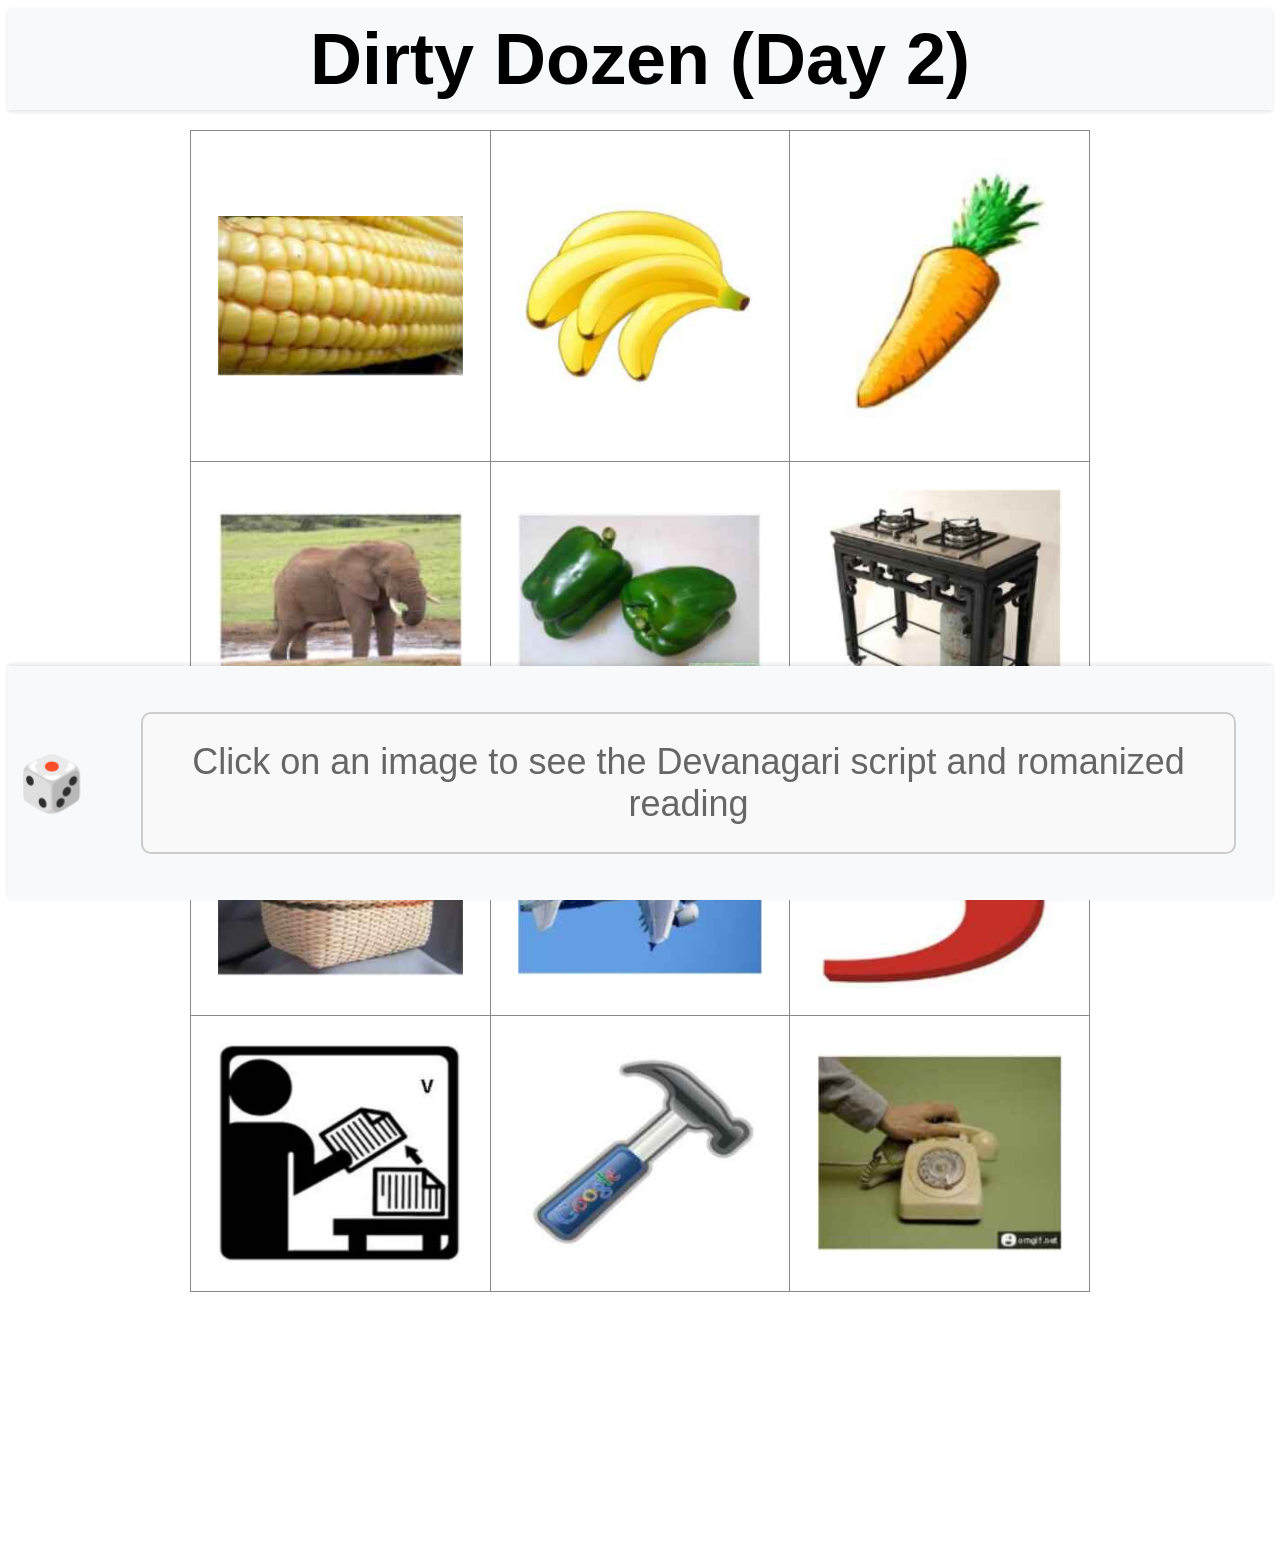
==== dirty-dozen-day-02.html @ 64a7950f "make word field clickable." ====
<!DOCTYPE html>
<html lang="en">

<!--
  This HTML file is intended to be fully self-contained.
  Do NOT add external dependencies (CSS, JS, images, fonts, etc.).
  All resources should be embedded directly within this file.
-->

<head>
  <meta charset="UTF-8">
  <title>Dirty Dozen (Day 2)</title>
  <style>
    body {
      font-family: Arial, Helvetica, sans-serif;
      font-size: max(14px, 4vmin);

      .page-container {
        display: flex;
        flex-direction: column;
        min-height: 100vh;

        .page-header {
          background-color: #f8f9fa;
          padding: 10px 0;
          position: sticky;
          top: 0;
          z-index: 100;
          box-shadow: 0 2px 4px rgba(0, 0, 0, 0.1);
        }

        .page-main {
          flex: 1;
          overflow-y: auto;
          padding: 20px 0;

          table {
            border-collapse: collapse;
            width: 100%;
            max-width: 900px;
            margin: 0 auto;
            font-size: max(12px, 3vmin);

            td {
              border: 1px solid #888;
              padding: 1em;
              text-align: center;
              width: 33%;
              height: max(100px, 15vmin);

              img {
                cursor: pointer;
                width: 100%;
              }
            }
          }
        }

        .page-footer {
          background-color: #f8f9fa;
          padding: 10px 0;
          position: sticky;
          bottom: 0;
          z-index: 100;
          box-shadow: 0 -2px 4px rgba(0, 0, 0, 0.1);

          #wordField {
            text-align: center;
            margin: max(10px, 4vmin);
            padding: max(10px, 3vmin);
            border: 2px solid #ccc;
            border-radius: 10px;
            background-color: #f9f9f9;
            min-height: max(50px, 8vmin);
          }

          .feedback-instruction {
            font-size: max(14px, 4vmin);
            color: #666;
          }

          .feedback-devanagari {
            font-size: max(20px, 6vmin);
            font-weight: bold;
            color: #2c5530;
            margin-bottom: 10px;
          }

          .feedback-romanized {
            font-size: max(16px, 5vmin);
            color: #444;
            font-style: italic;
          }
        }
      }
    }
  </style>
</head>

<body>

  <div class="page-container">

    <!-- Header Section - Always visible on top -->
    <div class="page-header">
      <!--
        The page has this heading on top, informing the user what this page is about.
        This top heading should remain on top and should remain visible.
      -->
      <h1 style="text-align:center; margin: 0;">Dirty Dozen (Day 2)</h1>
    </div>

    <!-- Main Content Area - Table in the middle -->
    <div class="page-main">
      <!--
        The core element of the page is this table with vocabulary items.
        The style class for this particular element is "dirty-dozen-table".
      -->
      <div class="dirty-dozen-table">
        <table id="dozenTable"></table>
      </div>
    </div>

    <!-- Footer Controls Section - Always visible at bottom -->
    <div class="page-footer">
      <!--
        The element below allows the user to adjust the page behavior and to get feedback.
        The style class for this particular element is "dirty-dozen-controls".
      -->
      <div class="dirty-dozen-controls">
        <div style="display: flex; align-items: center; justify-content: center; gap: 10px;">
          <button onclick="selectRandomWord()" style="background: none; border: none; font-size: max(24px, 6vmin); cursor: pointer; padding: 10px;" title="Random feedback">🎲</button>
          <div id="wordField">
            <div class="feedback-instruction">Click on an image to see the Devanagari script and romanized reading</div>
          </div>
        </div>
      </div>
    </div>
  </div>

  <script>
    // --- Dirty Dozen (Day 2) Asset Constants ---
    // Images (PNG base64 Data URLs)
    const IMAGE_DATA_1 = "[data-uri]";
    const IMAGE_DATA_2 = "[data-uri]";
    const IMAGE_DATA_3 = "[data-uri]";
    const IMAGE_DATA_4 = "[data-uri]";
    const IMAGE_DATA_5 = "[data-uri]";
    const IMAGE_DATA_6 = "[data-uri]";
    const IMAGE_DATA_7 = "[data-uri]";
    const IMAGE_DATA_8 = "[data-uri]";
    const IMAGE_DATA_9 = "[data-uri]";
    const IMAGE_DATA_10 = "[data-uri]";
    const IMAGE_DATA_11 = "[data-uri]";
    const IMAGE_DATA_12 = "[data-uri]";
    // Sounds (MP3 base64 Data URLs)
    const SOUND_DATA_1 = "[data-uri]";
    const SOUND_DATA_2 = "[data-uri]";
    const SOUND_DATA_3 = "[data-uri]";
    const SOUND_DATA_4 = "[data-uri]";
    const SOUND_DATA_5 = "[data-uri]";
    const SOUND_DATA_6 = "[data-uri]";
    const SOUND_DATA_7 = "[data-uri]";
    const SOUND_DATA_8 = "[data-uri]";
    const SOUND_DATA_9 = "[data-uri]";
    const SOUND_DATA_10 = "[data-uri]";
    const SOUND_DATA_11 = "[data-uri]";
    const SOUND_DATA_12 = "[data-uri]";
    // ----------------------------------------------------------

    // Arrays for easier access
    const images = [
      IMAGE_DATA_1, IMAGE_DATA_2, IMAGE_DATA_3, IMAGE_DATA_4,
      IMAGE_DATA_5, IMAGE_DATA_6, IMAGE_DATA_7, IMAGE_DATA_8,
      IMAGE_DATA_9, IMAGE_DATA_10, IMAGE_DATA_11, IMAGE_DATA_12
    ];
    const sounds = [
      SOUND_DATA_1, SOUND_DATA_2, SOUND_DATA_3, SOUND_DATA_4,
      SOUND_DATA_5, SOUND_DATA_6, SOUND_DATA_7, SOUND_DATA_8,
      SOUND_DATA_9, SOUND_DATA_10, SOUND_DATA_11, SOUND_DATA_12
    ];

    const devanagari = [
      "भुट्टा", "केला", "गाजर", "हाथी",
      "शिमला मिर्च", "चूल्हा", "टोकरी", "हवाई जहाज़",
      "पाँच", "उठाना", "हथौड़ा", "रखना"
    ];

    const romanized = [
      "bhutta", "kela", "gājar", "hāthī",
      "shimlā mirch", "chūlḥā", "ṭokrī", "havāī jahāz",
      "pāñch", "uṭhānā", "hathauṛā", "rakhna"
    ];

    // Track the last selected word index
    let lastSelectedIdx = -1;

    // Dynamically create the table rows/cells, fix closure issue by using cellIdx
    const table = document.getElementById('dozenTable');
    let idx = 0;
    for (let row = 0; row < 4; row++) {
      const tr = document.createElement('tr');
      for (let col = 0; col < 3; col++) {
        let cellIdx = idx; // Capture a copy for closure!
        const td = document.createElement('td');

        // Image element
        const img = document.createElement('img');
        img.src = images[cellIdx];
        img.alt = `Image ${cellIdx + 1}`;
        img.style.display = "block";
        img.onclick = () => {
          playSound(cellIdx);
          showWord(cellIdx);
          lastSelectedIdx = cellIdx;
        };

        // Audio element
        const audio = document.createElement('audio');
        audio.id = `audio${cellIdx}`;
        audio.innerHTML = `<source src="${sounds[cellIdx]}" type="audio/mp3">`;

        td.appendChild(img);
        td.appendChild(audio);
        tr.appendChild(td);
        idx++;
      }
      table.appendChild(tr);
    }

    function playSound(idx) {
      for (let i = 0; i < 12; i++) {
        const audio = document.getElementById('audio' + i);
        if (audio) {
          audio.pause();
          audio.currentTime = 0;
        }
      }
      const targetAudio = document.getElementById('audio' + idx);
      if (targetAudio) {
        targetAudio.play();
      } else {
        console.error("Audio element not found for idx:", idx);
      }
    }

    function showWord(idx) {
      const wordField = document.getElementById('wordField');
      if (wordField && idx >= 0 && idx < devanagari.length) {
        wordField.innerHTML = `
          <div class="feedback-devanagari">
            ${devanagari[idx]}
          </div>
          <div class="feedback-romanized">
            ${romanized[idx]}
          </div>
        `;
        wordField.style.cursor = 'pointer';
        wordField.onclick = () => playSound(idx);
      }
    }

    function selectRandomWord() {
      let randomIdx;
      do {
        randomIdx = Math.floor(Math.random() * 12);
      } while (randomIdx === lastSelectedIdx && devanagari.length > 1);

      playSound(randomIdx);
      showWord(randomIdx);
      lastSelectedIdx = randomIdx;
    }
  </script>
</body>

</html>
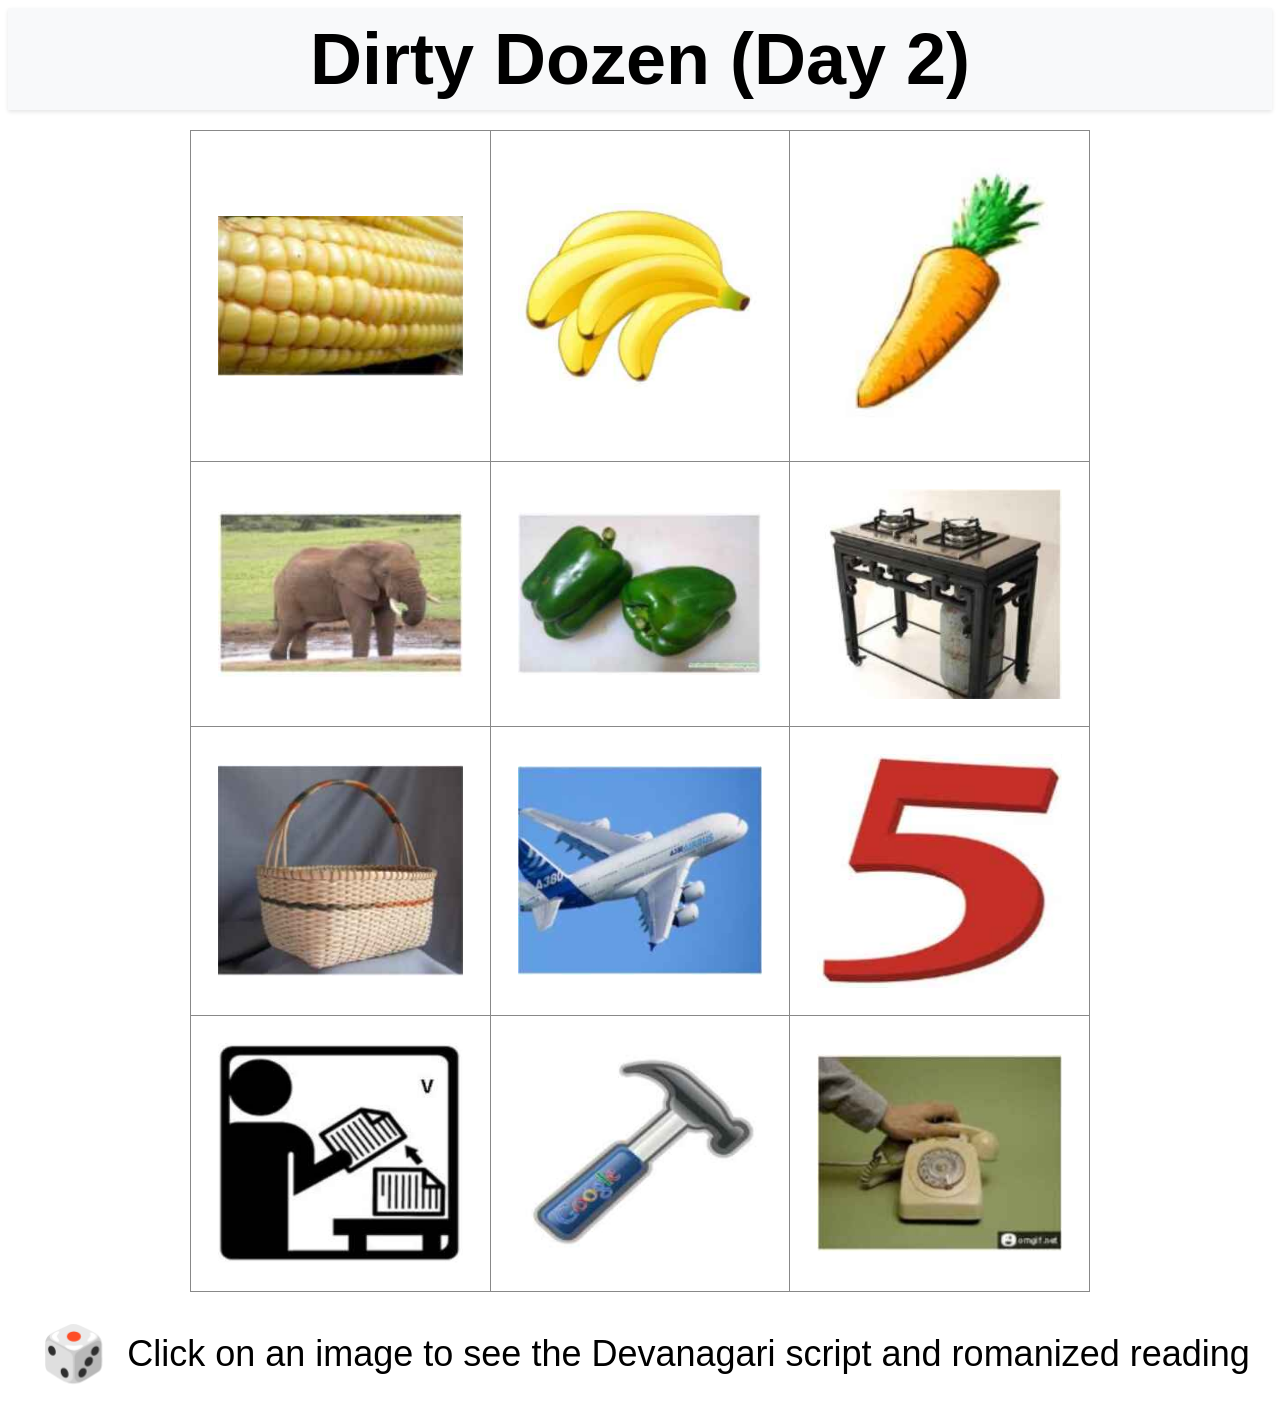
==== commit d01d8011: "add hint button" ====
--- a/dirty-dozen-day-02.html
+++ b/dirty-dozen-day-02.html
@@ -54,7 +54,10 @@
               }
             }
           }
-        }
+
+          .highlight-animation {
+            transition: background-color 0.3s ease-in-out;
+          }
 
         .page-footer {
           background-color: #f8f9fa;
@@ -133,6 +136,7 @@
           <div id="wordField">
             <div class="feedback-instruction">Click on an image to see the Devanagari script and romanized reading</div>
           </div>
+          <button id="hintButton" onclick="highlightCurrentCell()" style="background: none; border: none; font-size: max(24px, 6vmin); cursor: pointer; padding: 10px; display: none;" title="Show hint">💡</button>
         </div>
       </div>
     </div>
@@ -194,6 +198,7 @@
 
     // Track the last selected word index
     let lastSelectedIdx = -1;
+    const tableCells = [];
 
     // Dynamically create the table rows/cells, fix closure issue by using cellIdx
     const table = document.getElementById('dozenTable');
@@ -203,6 +208,8 @@
       for (let col = 0; col < 3; col++) {
         let cellIdx = idx; // Capture a copy for closure!
         const td = document.createElement('td');
+        td.classList.add('highlight-animation');
+        tableCells[cellIdx] = td;
 
         // Image element
         const img = document.createElement('img');
@@ -246,6 +253,8 @@
 
     function showWord(idx) {
       const wordField = document.getElementById('wordField');
+      const hintButton = document.getElementById('hintButton');
+
       if (wordField && idx >= 0 && idx < devanagari.length) {
         wordField.innerHTML = `
           <div class="feedback-devanagari">
@@ -257,6 +266,19 @@
         `;
         wordField.style.cursor = 'pointer';
         wordField.onclick = () => playSound(idx);
+
+        // Show hint button when a word is displayed
+        hintButton.style.display = 'block';
+      }
+    }
+
+    function highlightCurrentCell() {
+      if (lastSelectedIdx >= 0 && lastSelectedIdx < tableCells.length) {
+        const cell = tableCells[lastSelectedIdx];
+        cell.style.backgroundColor = '#98FB98'; // mint green
+        setTimeout(() => {
+          cell.style.backgroundColor = '';
+        }, 1000);
       }
     }
 
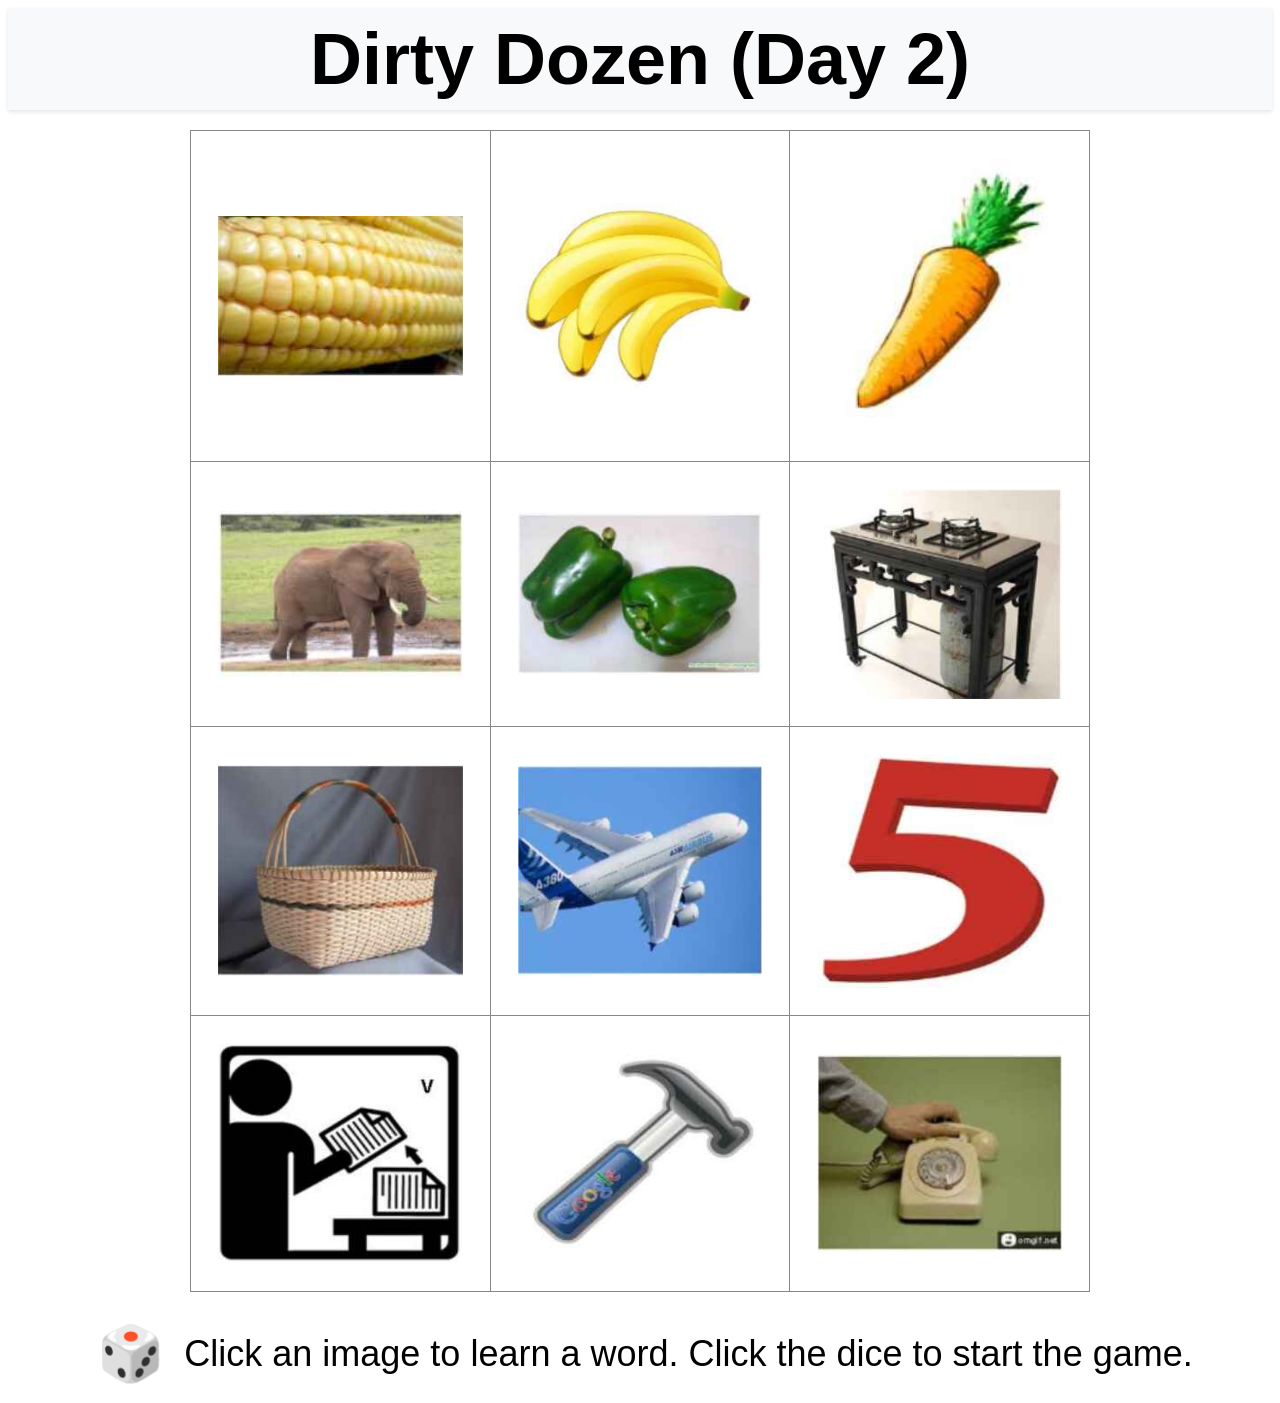
==== commit dbd09aac: "add game mode" ====
--- a/dirty-dozen-day-02.html
+++ b/dirty-dozen-day-02.html
@@ -131,10 +131,10 @@
         The style class for this particular element is "dirty-dozen-controls".
       -->
       <div class="dirty-dozen-controls">
-        <div style="display: flex; align-items: center; justify-content: center; gap: 10px;">
+                <div style="display: flex; align-items: center; justify-content: center; gap: 10px;">
           <button onclick="selectRandomWord()" style="background: none; border: none; font-size: max(24px, 6vmin); cursor: pointer; padding: 10px;" title="Random feedback">🎲</button>
           <div id="wordField">
-            <div class="feedback-instruction">Click on an image to see the Devanagari script and romanized reading</div>
+            <div class="feedback-instruction">Click an image to learn a word. Click the dice to start the game.</div>
           </div>
           <button id="hintButton" onclick="highlightCurrentCell()" style="background: none; border: none; font-size: max(24px, 6vmin); cursor: pointer; padding: 10px; display: none;" title="Show hint">💡</button>
         </div>
@@ -199,6 +199,7 @@
     // Track the last selected word index
     let lastSelectedIdx = -1;
     const tableCells = [];
+    let gameMode = false; // Track whether we're in game mode
 
     // Dynamically create the table rows/cells, fix closure issue by using cellIdx
     const table = document.getElementById('dozenTable');
@@ -217,9 +218,15 @@
         img.alt = `Image ${cellIdx + 1}`;
         img.style.display = "block";
         img.onclick = () => {
-          playSound(cellIdx);
-          showWord(cellIdx);
-          lastSelectedIdx = cellIdx;
+          if (!gameMode) {
+            // Learning mode: show word and play sound
+            playSound(cellIdx);
+            showWord(cellIdx);
+            lastSelectedIdx = cellIdx;
+          } else {
+            // Game mode: check if user clicked correct cell
+            handleGameGuess(cellIdx);
+          }
         };
 
         // Audio element
@@ -288,10 +295,48 @@
         randomIdx = Math.floor(Math.random() * 12);
       } while (randomIdx === lastSelectedIdx && devanagari.length > 1);
 
+      if (!gameMode) {
+        // Learning mode: start game mode
+        gameMode = true;
+        updateWordFieldForGame();
+      }
+
       playSound(randomIdx);
       showWord(randomIdx);
       lastSelectedIdx = randomIdx;
     }
+
+    function handleGameGuess(guessIdx) {
+      if (guessIdx === lastSelectedIdx) {
+        // Correct guess - flash green and move to next word
+        flashCell(guessIdx, '#90EE90'); // light green
+        setTimeout(() => {
+          selectRandomWord(); // Auto-select next word after correct guess
+        }, 800);
+      } else {
+        // Wrong guess - flash red
+        flashCell(guessIdx, '#FFB6C1'); // light red
+      }
+    }
+
+    function flashCell(idx, color) {
+      if (idx >= 0 && idx < tableCells.length) {
+        const cell = tableCells[idx];
+        cell.style.backgroundColor = color;
+        setTimeout(() => {
+          cell.style.backgroundColor = '';
+        }, 500);
+      }
+    }
+
+    function updateWordFieldForGame() {
+      const wordField = document.getElementById('wordField');
+      if (wordField && gameMode) {
+        // Update instruction for game mode
+        wordField.style.cursor = 'default';
+        wordField.onclick = null;
+      }
+    }
   </script>
 </body>
 
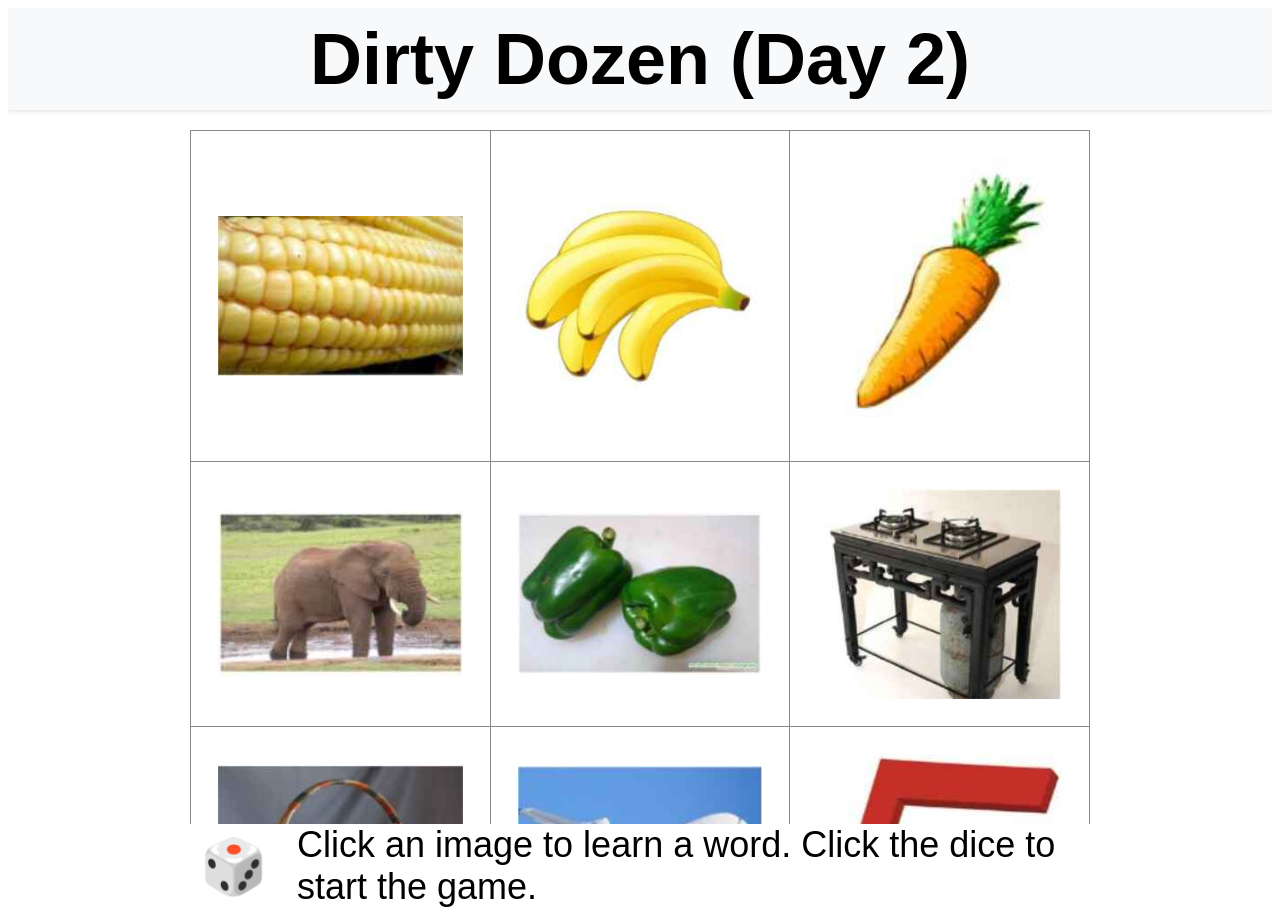
==== commit d42ec112: "fix styling" ====
--- a/dirty-dozen-day-02.html
+++ b/dirty-dozen-day-02.html
@@ -18,7 +18,8 @@
       .page-container {
         display: flex;
         flex-direction: column;
-        min-height: 100vh;
+        height: 100vh;
+        overflow: hidden;
 
         .page-header {
           background-color: #f8f9fa;
@@ -27,6 +28,7 @@
           top: 0;
           z-index: 100;
           box-shadow: 0 2px 4px rgba(0, 0, 0, 0.1);
+          flex-shrink: 0;
         }
 
         .page-main {
@@ -66,6 +68,7 @@
           bottom: 0;
           z-index: 100;
           box-shadow: 0 -2px 4px rgba(0, 0, 0, 0.1);
+          flex-shrink: 0;
 
           #wordField {
             text-align: center;
@@ -131,9 +134,9 @@
         The style class for this particular element is "dirty-dozen-controls".
       -->
       <div class="dirty-dozen-controls">
-                <div style="display: flex; align-items: center; justify-content: center; gap: 10px;">
+        <div style="display: flex; align-items: center; justify-content: space-between; width: 100%; max-width: 900px; margin: 0 auto; padding: 0 20px;">
           <button onclick="selectRandomWord()" style="background: none; border: none; font-size: max(24px, 6vmin); cursor: pointer; padding: 10px;" title="Random feedback">🎲</button>
-          <div id="wordField">
+          <div id="wordField" style="flex: 1; margin: 0 20px;">
             <div class="feedback-instruction">Click an image to learn a word. Click the dice to start the game.</div>
           </div>
           <button id="hintButton" onclick="highlightCurrentCell()" style="background: none; border: none; font-size: max(24px, 6vmin); cursor: pointer; padding: 10px; display: none;" title="Show hint">💡</button>
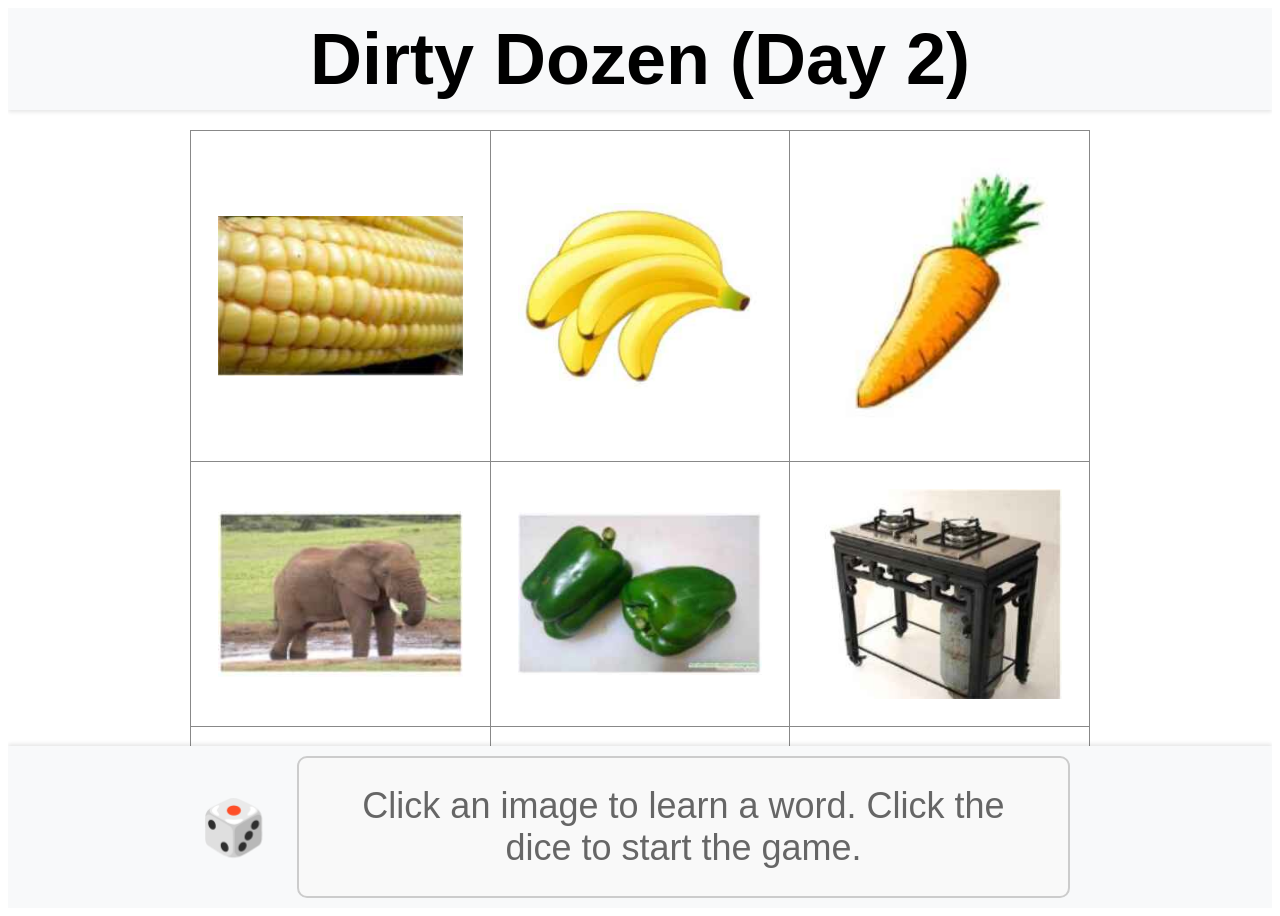
==== commit a966c0a5: "fix styling (missing bracket)" ====
--- a/dirty-dozen-day-02.html
+++ b/dirty-dozen-day-02.html
@@ -60,6 +60,7 @@
           .highlight-animation {
             transition: background-color 0.3s ease-in-out;
           }
+        }
 
         .page-footer {
           background-color: #f8f9fa;
